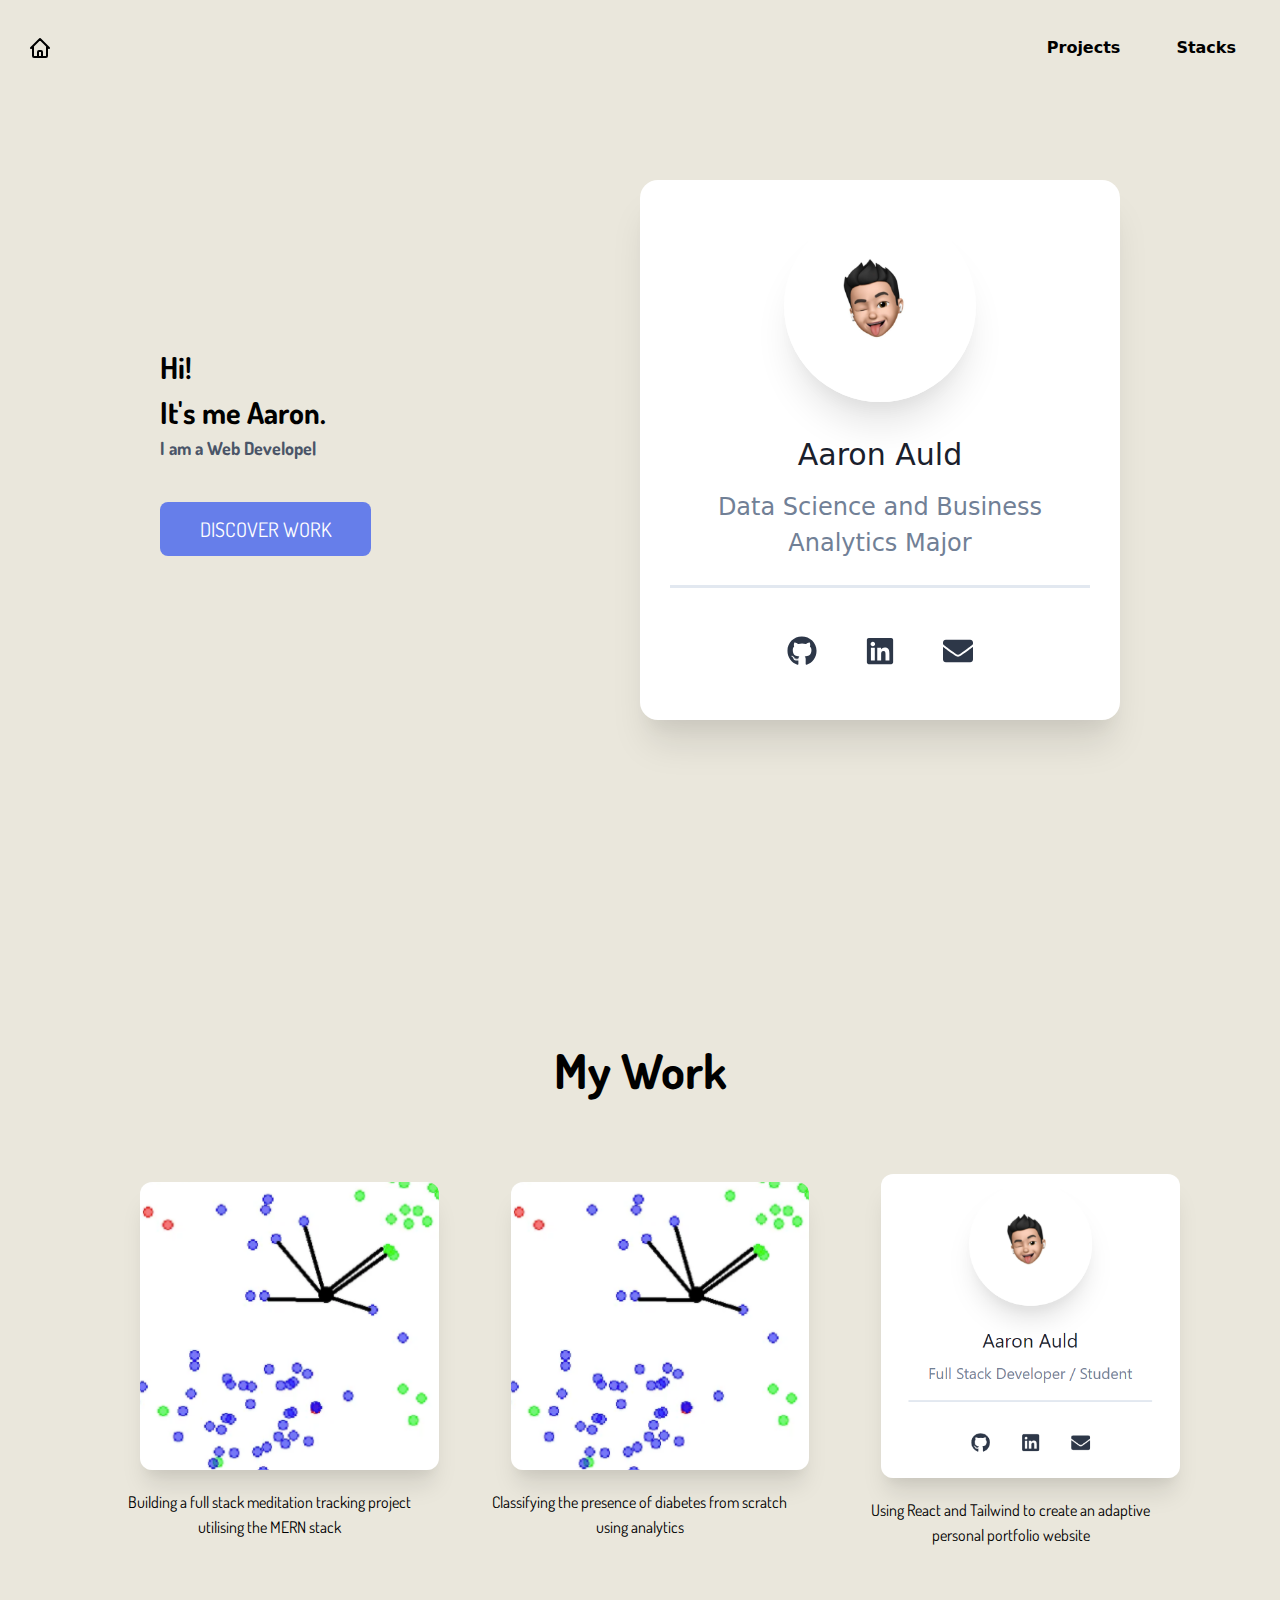
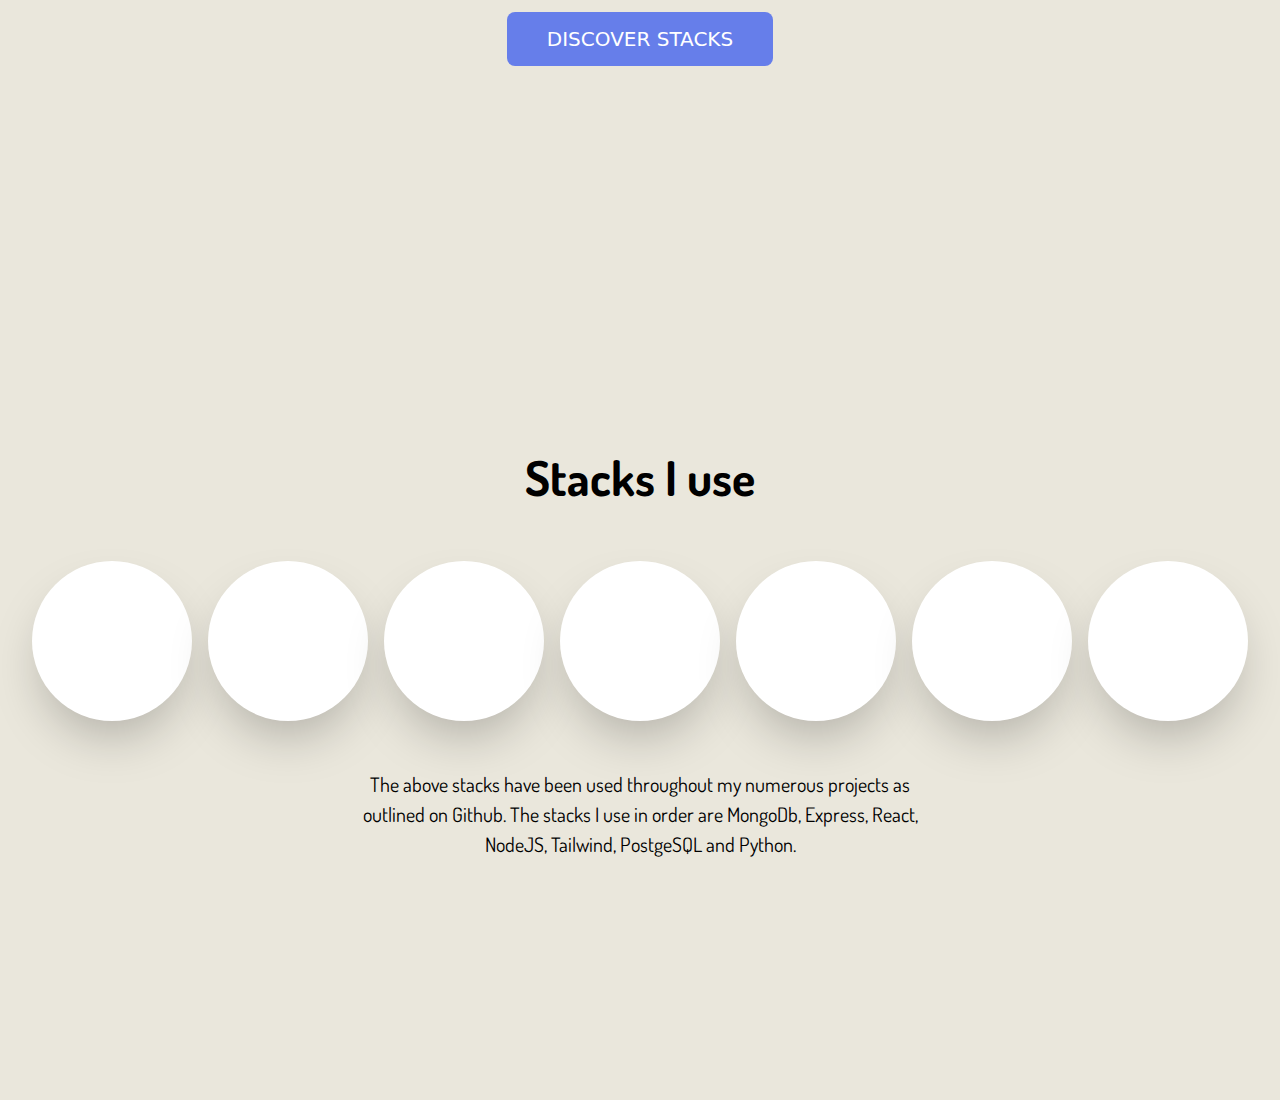
==== index.html @ 1ff56681 "Updates" ====
<!doctype html><html lang="en"><head><meta charset="utf-8"/><link rel="icon" href="/favicon.ico"/><meta name="viewport" content="width=device-width,initial-scale=1"/><meta name="theme-color" content="#000000"/><meta name="description" content="Web site created using create-react-app"/><link rel="apple-touch-icon" href="/logo192.png"/><link rel="manifest" href="/manifest.json"/><title>React App</title><link href="/static/css/2.9905d55a.chunk.css" rel="stylesheet"><link href="/static/css/main.7ac38e42.chunk.css" rel="stylesheet"></head><body><noscript>You need to enable JavaScript to run this app.</noscript><div id="root"></div><script>!function(e){function r(r){for(var n,i,l=r[0],f=r[1],p=r[2],c=0,s=[];c<l.length;c++)i=l[c],Object.prototype.hasOwnProperty.call(o,i)&&o[i]&&s.push(o[i][0]),o[i]=0;for(n in f)Object.prototype.hasOwnProperty.call(f,n)&&(e[n]=f[n]);for(a&&a(r);s.length;)s.shift()();return u.push.apply(u,p||[]),t()}function t(){for(var e,r=0;r<u.length;r++){for(var t=u[r],n=!0,l=1;l<t.length;l++){var f=t[l];0!==o[f]&&(n=!1)}n&&(u.splice(r--,1),e=i(i.s=t[0]))}return e}var n={},o={1:0},u=[];function i(r){if(n[r])return n[r].exports;var t=n[r]={i:r,l:!1,exports:{}};return e[r].call(t.exports,t,t.exports,i),t.l=!0,t.exports}i.m=e,i.c=n,i.d=function(e,r,t){i.o(e,r)||Object.defineProperty(e,r,{enumerable:!0,get:t})},i.r=function(e){"undefined"!=typeof Symbol&&Symbol.toStringTag&&Object.defineProperty(e,Symbol.toStringTag,{value:"Module"}),Object.defineProperty(e,"__esModule",{value:!0})},i.t=function(e,r){if(1&r&&(e=i(e)),8&r)return e;if(4&r&&"object"==typeof e&&e&&e.__esModule)return e;var t=Object.create(null);if(i.r(t),Object.defineProperty(t,"default",{enumerable:!0,value:e}),2&r&&"string"!=typeof e)for(var n in e)i.d(t,n,function(r){return e[r]}.bind(null,n));return t},i.n=function(e){var r=e&&e.__esModule?function(){return e.default}:function(){return e};return i.d(r,"a",r),r},i.o=function(e,r){return Object.prototype.hasOwnProperty.call(e,r)},i.p="/";var l=this["webpackJsonpbeginners-portfolio"]=this["webpackJsonpbeginners-portfolio"]||[],f=l.push.bind(l);l.push=r,l=l.slice();for(var p=0;p<l.length;p++)r(l[p]);var a=f;t()}([])</script><script src="/static/js/2.e4293ca1.chunk.js"></script><script src="/static/js/main.69511b16.chunk.js"></script></body></html>
---- static/css/2.9905d55a.chunk.css ----
.lazy-load-image-background.blur{-webkit-filter:blur(15px);filter:blur(15px)}.lazy-load-image-background.blur.lazy-load-image-loaded{-webkit-filter:blur(0);filter:blur(0);transition:-webkit-filter .3s;transition:filter .3s;transition:filter .3s,-webkit-filter .3s}.lazy-load-image-background.blur>img{opacity:0}.lazy-load-image-background.blur.lazy-load-image-loaded>img{opacity:1;transition:opacity .3s}
/*# sourceMappingURL=2.9905d55a.chunk.css.map */
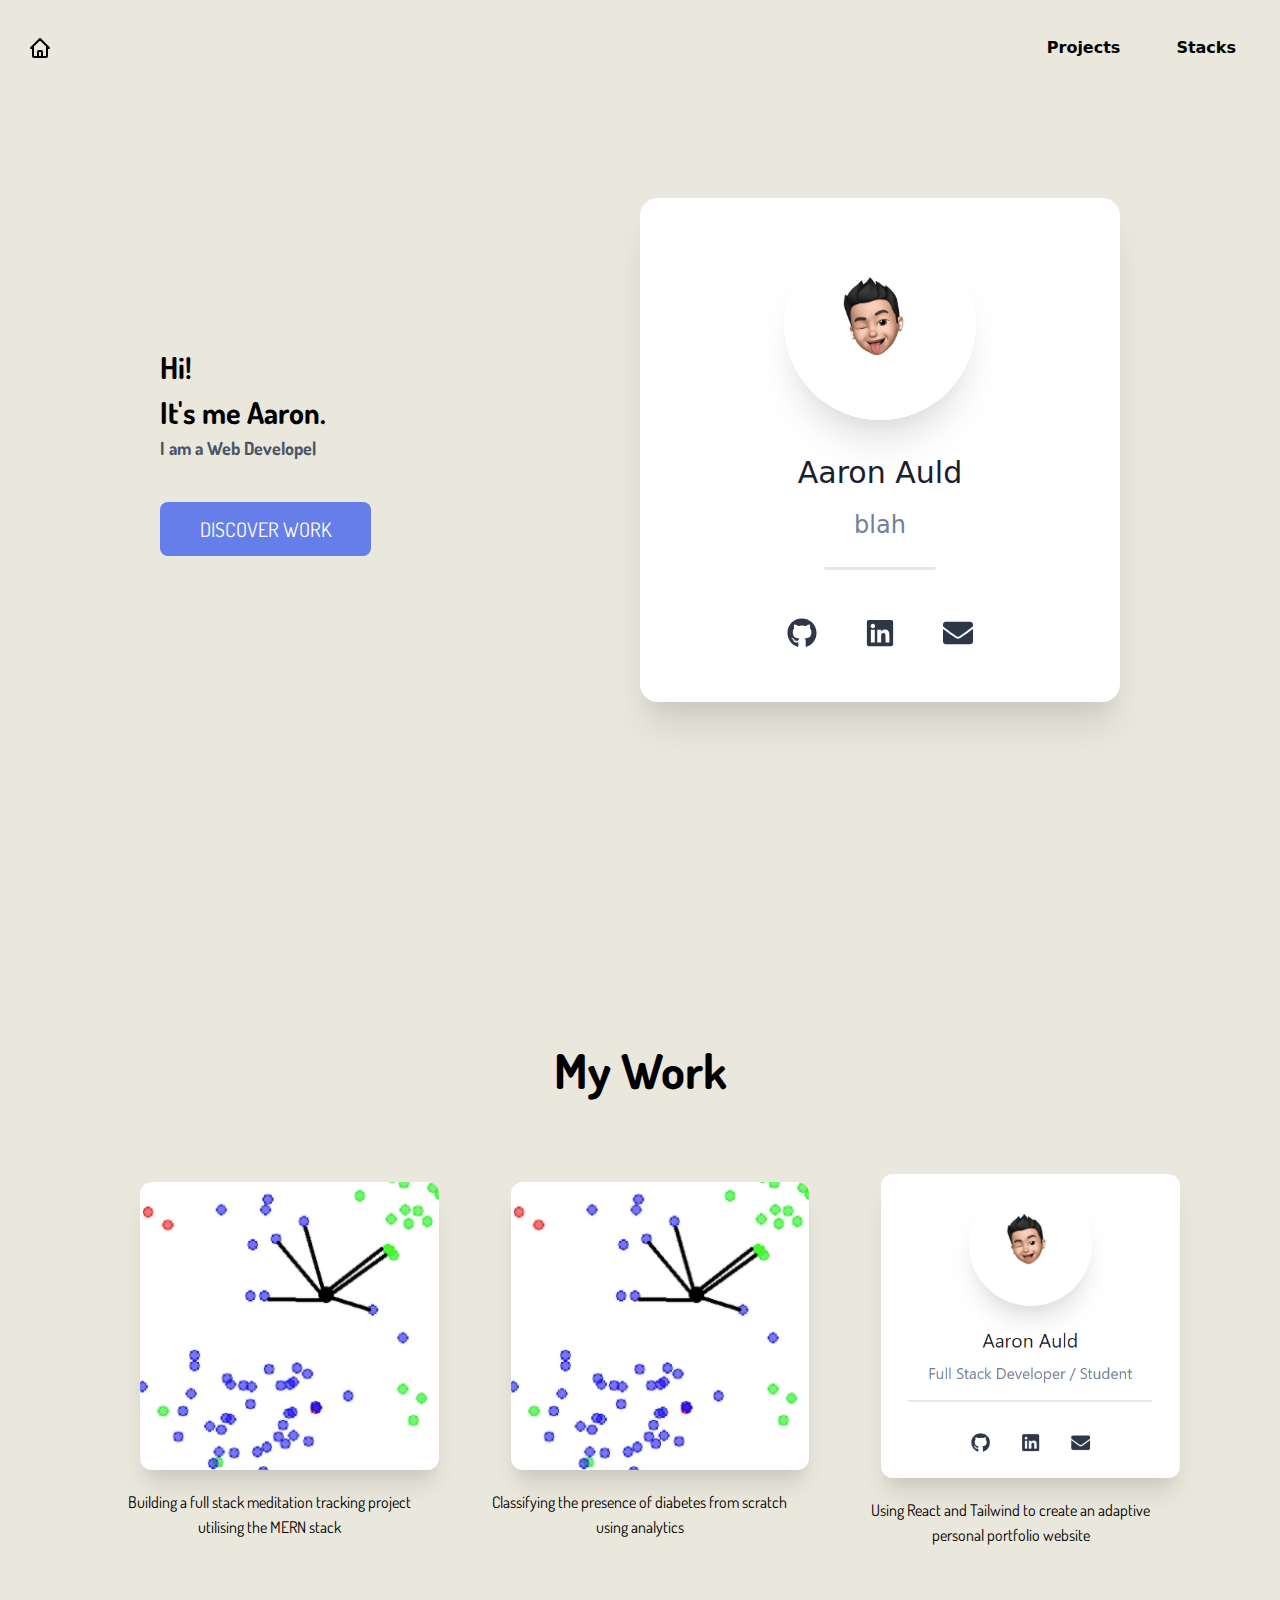
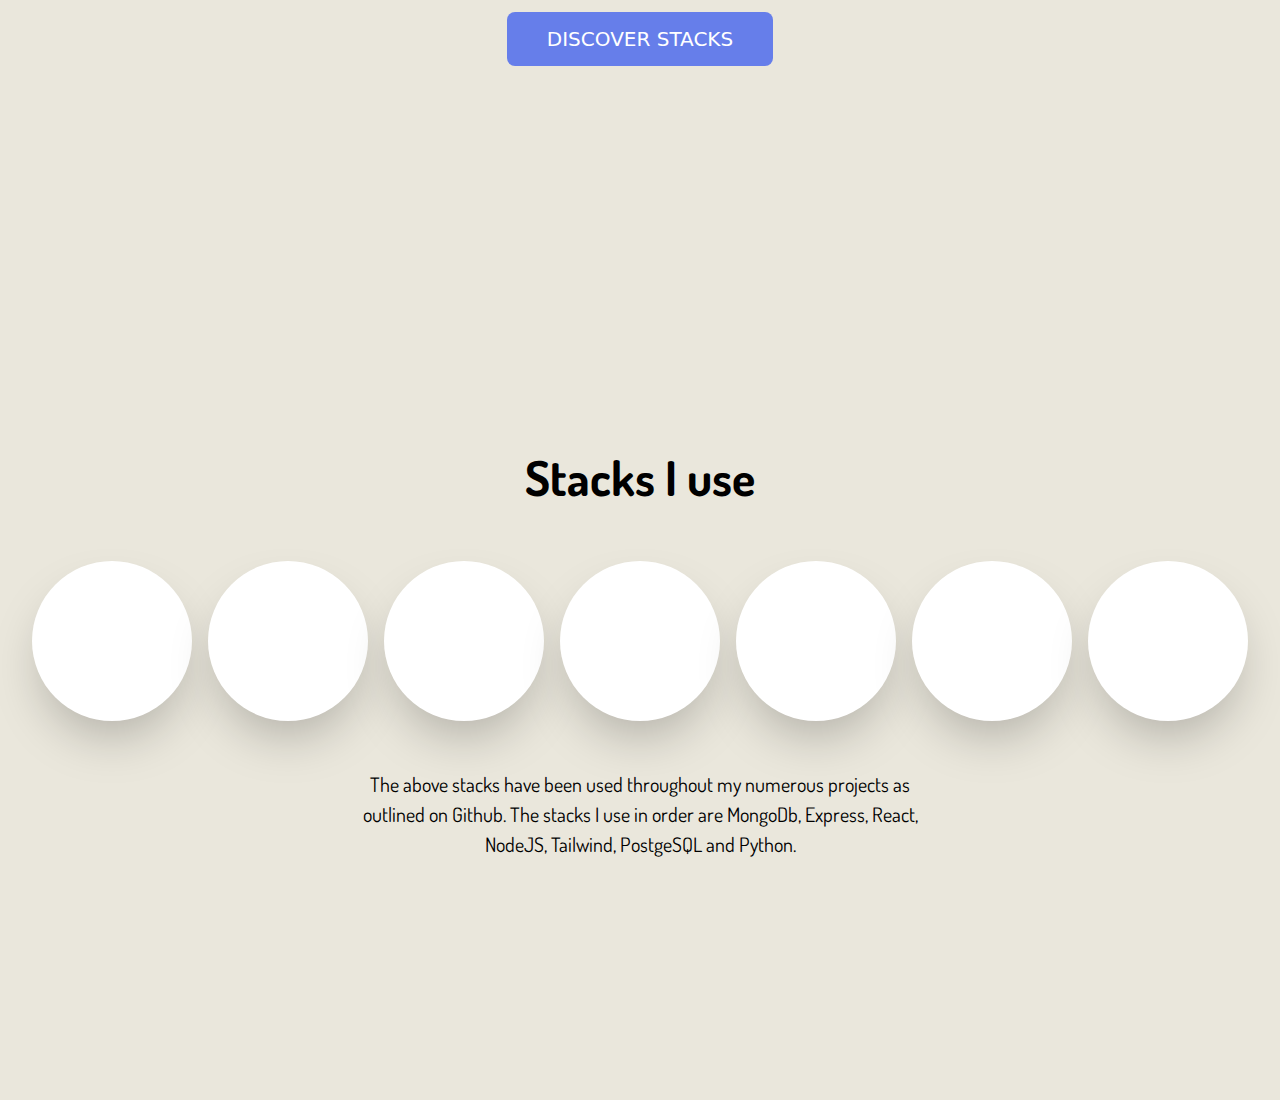
==== commit 4ed575e8: "Updates" ====
--- a/index.html
+++ b/index.html
@@ -1 +1 @@
-<!doctype html><html lang="en"><head><meta charset="utf-8"/><link rel="icon" href="/favicon.ico"/><meta name="viewport" content="width=device-width,initial-scale=1"/><meta name="theme-color" content="#000000"/><meta name="description" content="Web site created using create-react-app"/><link rel="apple-touch-icon" href="/logo192.png"/><link rel="manifest" href="/manifest.json"/><title>React App</title><link href="/static/css/2.9905d55a.chunk.css" rel="stylesheet"><link href="/static/css/main.7ac38e42.chunk.css" rel="stylesheet"></head><body><noscript>You need to enable JavaScript to run this app.</noscript><div id="root"></div><script>!function(e){function r(r){for(var n,i,l=r[0],f=r[1],p=r[2],c=0,s=[];c<l.length;c++)i=l[c],Object.prototype.hasOwnProperty.call(o,i)&&o[i]&&s.push(o[i][0]),o[i]=0;for(n in f)Object.prototype.hasOwnProperty.call(f,n)&&(e[n]=f[n]);for(a&&a(r);s.length;)s.shift()();return u.push.apply(u,p||[]),t()}function t(){for(var e,r=0;r<u.length;r++){for(var t=u[r],n=!0,l=1;l<t.length;l++){var f=t[l];0!==o[f]&&(n=!1)}n&&(u.splice(r--,1),e=i(i.s=t[0]))}return e}var n={},o={1:0},u=[];function i(r){if(n[r])return n[r].exports;var t=n[r]={i:r,l:!1,exports:{}};return e[r].call(t.exports,t,t.exports,i),t.l=!0,t.exports}i.m=e,i.c=n,i.d=function(e,r,t){i.o(e,r)||Object.defineProperty(e,r,{enumerable:!0,get:t})},i.r=function(e){"undefined"!=typeof Symbol&&Symbol.toStringTag&&Object.defineProperty(e,Symbol.toStringTag,{value:"Module"}),Object.defineProperty(e,"__esModule",{value:!0})},i.t=function(e,r){if(1&r&&(e=i(e)),8&r)return e;if(4&r&&"object"==typeof e&&e&&e.__esModule)return e;var t=Object.create(null);if(i.r(t),Object.defineProperty(t,"default",{enumerable:!0,value:e}),2&r&&"string"!=typeof e)for(var n in e)i.d(t,n,function(r){return e[r]}.bind(null,n));return t},i.n=function(e){var r=e&&e.__esModule?function(){return e.default}:function(){return e};return i.d(r,"a",r),r},i.o=function(e,r){return Object.prototype.hasOwnProperty.call(e,r)},i.p="/";var l=this["webpackJsonpbeginners-portfolio"]=this["webpackJsonpbeginners-portfolio"]||[],f=l.push.bind(l);l.push=r,l=l.slice();for(var p=0;p<l.length;p++)r(l[p]);var a=f;t()}([])</script><script src="/static/js/2.e4293ca1.chunk.js"></script><script src="/static/js/main.69511b16.chunk.js"></script></body></html>+<!doctype html><html lang="en"><head><meta charset="utf-8"/><link rel="icon" href="/favicon.ico"/><meta name="viewport" content="width=device-width,initial-scale=1"/><meta name="theme-color" content="#000000"/><meta name="description" content="Web site created using create-react-app"/><link rel="apple-touch-icon" href="/logo192.png"/><link rel="manifest" href="/manifest.json"/><title>React App</title><link href="/static/css/2.9905d55a.chunk.css" rel="stylesheet"><link href="/static/css/main.7ac38e42.chunk.css" rel="stylesheet"></head><body><noscript>You need to enable JavaScript to run this app.</noscript><div id="root"></div><script>!function(e){function r(r){for(var n,i,l=r[0],f=r[1],p=r[2],c=0,s=[];c<l.length;c++)i=l[c],Object.prototype.hasOwnProperty.call(o,i)&&o[i]&&s.push(o[i][0]),o[i]=0;for(n in f)Object.prototype.hasOwnProperty.call(f,n)&&(e[n]=f[n]);for(a&&a(r);s.length;)s.shift()();return u.push.apply(u,p||[]),t()}function t(){for(var e,r=0;r<u.length;r++){for(var t=u[r],n=!0,l=1;l<t.length;l++){var f=t[l];0!==o[f]&&(n=!1)}n&&(u.splice(r--,1),e=i(i.s=t[0]))}return e}var n={},o={1:0},u=[];function i(r){if(n[r])return n[r].exports;var t=n[r]={i:r,l:!1,exports:{}};return e[r].call(t.exports,t,t.exports,i),t.l=!0,t.exports}i.m=e,i.c=n,i.d=function(e,r,t){i.o(e,r)||Object.defineProperty(e,r,{enumerable:!0,get:t})},i.r=function(e){"undefined"!=typeof Symbol&&Symbol.toStringTag&&Object.defineProperty(e,Symbol.toStringTag,{value:"Module"}),Object.defineProperty(e,"__esModule",{value:!0})},i.t=function(e,r){if(1&r&&(e=i(e)),8&r)return e;if(4&r&&"object"==typeof e&&e&&e.__esModule)return e;var t=Object.create(null);if(i.r(t),Object.defineProperty(t,"default",{enumerable:!0,value:e}),2&r&&"string"!=typeof e)for(var n in e)i.d(t,n,function(r){return e[r]}.bind(null,n));return t},i.n=function(e){var r=e&&e.__esModule?function(){return e.default}:function(){return e};return i.d(r,"a",r),r},i.o=function(e,r){return Object.prototype.hasOwnProperty.call(e,r)},i.p="/";var l=this["webpackJsonpbeginners-portfolio"]=this["webpackJsonpbeginners-portfolio"]||[],f=l.push.bind(l);l.push=r,l=l.slice();for(var p=0;p<l.length;p++)r(l[p]);var a=f;t()}([])</script><script src="/static/js/2.e4293ca1.chunk.js"></script><script src="/static/js/main.786e4002.chunk.js"></script></body></html>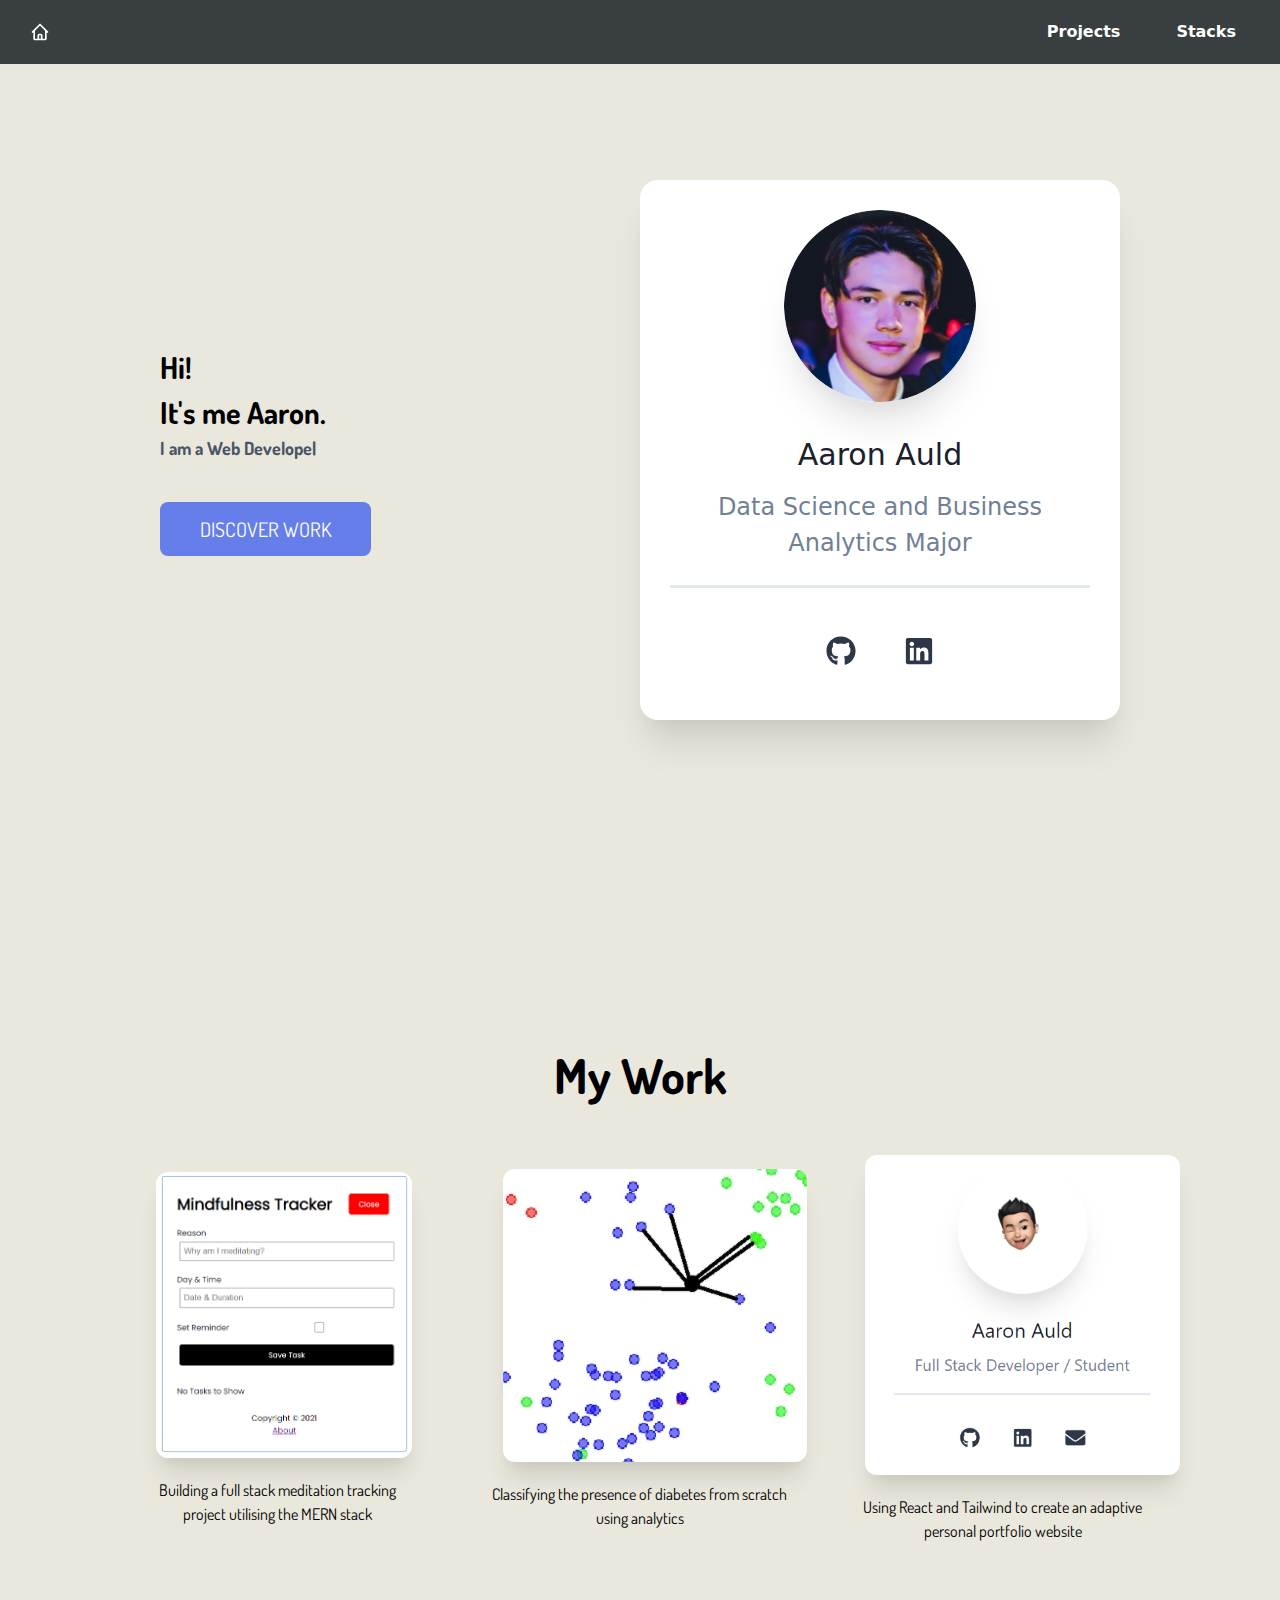
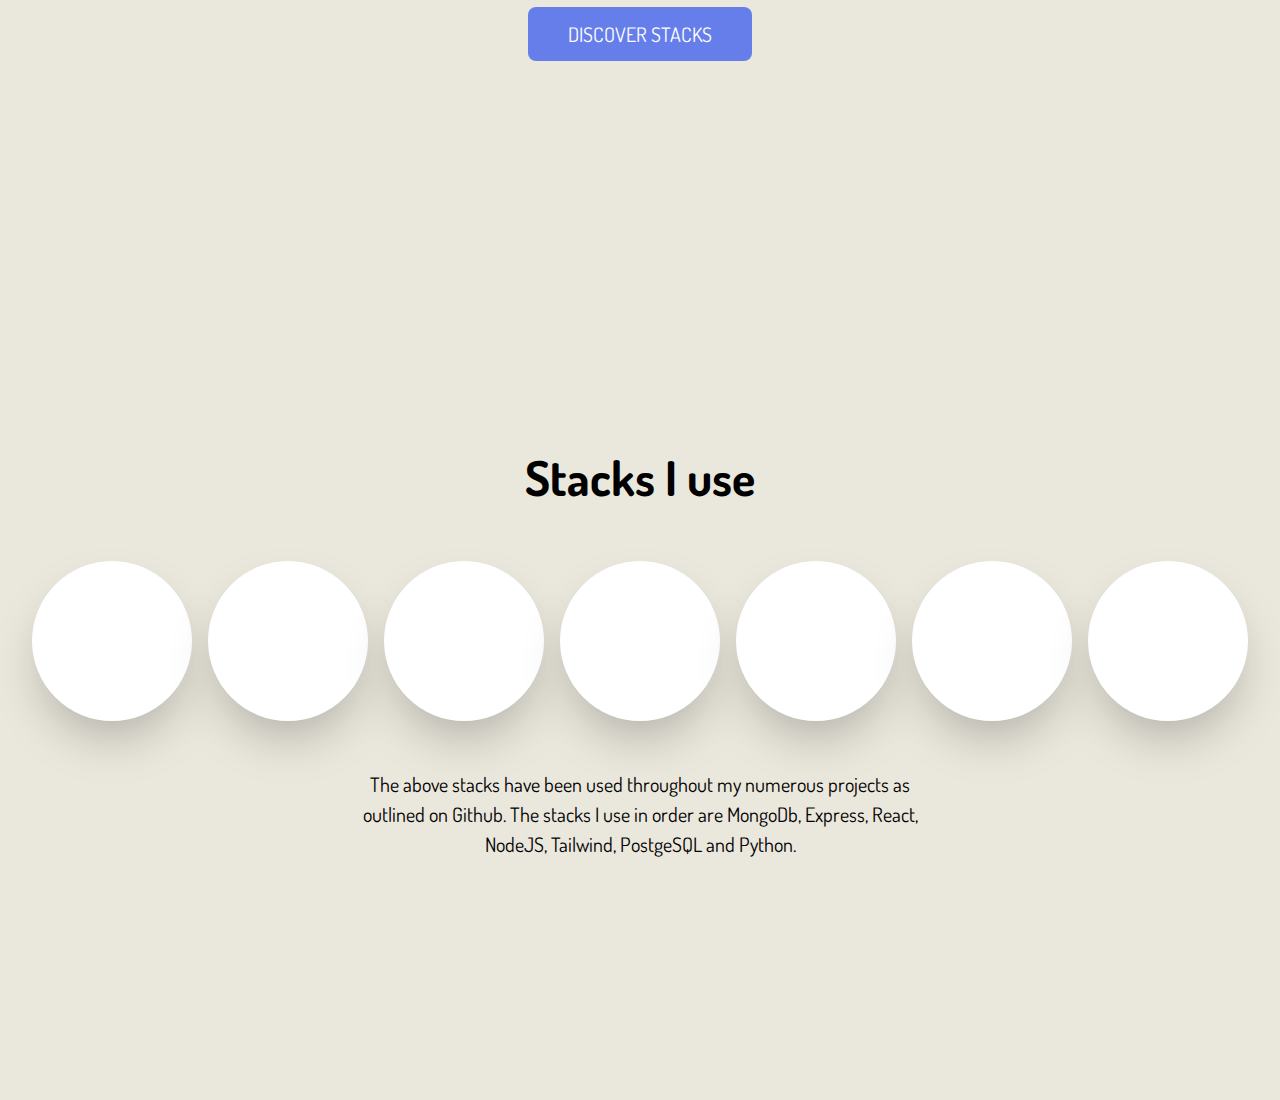
==== commit 9de7914e: "Updates" ====
--- a/index.html
+++ b/index.html
@@ -1 +1 @@
-<!doctype html><html lang="en"><head><meta charset="utf-8"/><link rel="icon" href="/favicon.ico"/><meta name="viewport" content="width=device-width,initial-scale=1"/><meta name="theme-color" content="#000000"/><meta name="description" content="Web site created using create-react-app"/><link rel="apple-touch-icon" href="/logo192.png"/><link rel="manifest" href="/manifest.json"/><title>React App</title><link href="/static/css/2.9905d55a.chunk.css" rel="stylesheet"><link href="/static/css/main.7ac38e42.chunk.css" rel="stylesheet"></head><body><noscript>You need to enable JavaScript to run this app.</noscript><div id="root"></div><script>!function(e){function r(r){for(var n,i,l=r[0],f=r[1],p=r[2],c=0,s=[];c<l.length;c++)i=l[c],Object.prototype.hasOwnProperty.call(o,i)&&o[i]&&s.push(o[i][0]),o[i]=0;for(n in f)Object.prototype.hasOwnProperty.call(f,n)&&(e[n]=f[n]);for(a&&a(r);s.length;)s.shift()();return u.push.apply(u,p||[]),t()}function t(){for(var e,r=0;r<u.length;r++){for(var t=u[r],n=!0,l=1;l<t.length;l++){var f=t[l];0!==o[f]&&(n=!1)}n&&(u.splice(r--,1),e=i(i.s=t[0]))}return e}var n={},o={1:0},u=[];function i(r){if(n[r])return n[r].exports;var t=n[r]={i:r,l:!1,exports:{}};return e[r].call(t.exports,t,t.exports,i),t.l=!0,t.exports}i.m=e,i.c=n,i.d=function(e,r,t){i.o(e,r)||Object.defineProperty(e,r,{enumerable:!0,get:t})},i.r=function(e){"undefined"!=typeof Symbol&&Symbol.toStringTag&&Object.defineProperty(e,Symbol.toStringTag,{value:"Module"}),Object.defineProperty(e,"__esModule",{value:!0})},i.t=function(e,r){if(1&r&&(e=i(e)),8&r)return e;if(4&r&&"object"==typeof e&&e&&e.__esModule)return e;var t=Object.create(null);if(i.r(t),Object.defineProperty(t,"default",{enumerable:!0,value:e}),2&r&&"string"!=typeof e)for(var n in e)i.d(t,n,function(r){return e[r]}.bind(null,n));return t},i.n=function(e){var r=e&&e.__esModule?function(){return e.default}:function(){return e};return i.d(r,"a",r),r},i.o=function(e,r){return Object.prototype.hasOwnProperty.call(e,r)},i.p="/";var l=this["webpackJsonpbeginners-portfolio"]=this["webpackJsonpbeginners-portfolio"]||[],f=l.push.bind(l);l.push=r,l=l.slice();for(var p=0;p<l.length;p++)r(l[p]);var a=f;t()}([])</script><script src="/static/js/2.e4293ca1.chunk.js"></script><script src="/static/js/main.786e4002.chunk.js"></script></body></html>+<!doctype html><html lang="en"><head><meta charset="utf-8"/><link rel="icon" href="/favicon.ico"/><meta name="viewport" content="width=device-width,initial-scale=1"/><meta name="theme-color" content="#000000"/><meta name="description" content="Web site created using create-react-app"/><link rel="apple-touch-icon" href="/logo192.png"/><link rel="manifest" href="/manifest.json"/><title>Aaron Auld</title><link href="/static/css/2.9905d55a.chunk.css" rel="stylesheet"><link href="/static/css/main.7ac38e42.chunk.css" rel="stylesheet"></head><body><noscript>You need to enable JavaScript to run this app.</noscript><div id="root"></div><script>!function(e){function r(r){for(var n,i,l=r[0],f=r[1],p=r[2],c=0,s=[];c<l.length;c++)i=l[c],Object.prototype.hasOwnProperty.call(o,i)&&o[i]&&s.push(o[i][0]),o[i]=0;for(n in f)Object.prototype.hasOwnProperty.call(f,n)&&(e[n]=f[n]);for(a&&a(r);s.length;)s.shift()();return u.push.apply(u,p||[]),t()}function t(){for(var e,r=0;r<u.length;r++){for(var t=u[r],n=!0,l=1;l<t.length;l++){var f=t[l];0!==o[f]&&(n=!1)}n&&(u.splice(r--,1),e=i(i.s=t[0]))}return e}var n={},o={1:0},u=[];function i(r){if(n[r])return n[r].exports;var t=n[r]={i:r,l:!1,exports:{}};return e[r].call(t.exports,t,t.exports,i),t.l=!0,t.exports}i.m=e,i.c=n,i.d=function(e,r,t){i.o(e,r)||Object.defineProperty(e,r,{enumerable:!0,get:t})},i.r=function(e){"undefined"!=typeof Symbol&&Symbol.toStringTag&&Object.defineProperty(e,Symbol.toStringTag,{value:"Module"}),Object.defineProperty(e,"__esModule",{value:!0})},i.t=function(e,r){if(1&r&&(e=i(e)),8&r)return e;if(4&r&&"object"==typeof e&&e&&e.__esModule)return e;var t=Object.create(null);if(i.r(t),Object.defineProperty(t,"default",{enumerable:!0,value:e}),2&r&&"string"!=typeof e)for(var n in e)i.d(t,n,function(r){return e[r]}.bind(null,n));return t},i.n=function(e){var r=e&&e.__esModule?function(){return e.default}:function(){return e};return i.d(r,"a",r),r},i.o=function(e,r){return Object.prototype.hasOwnProperty.call(e,r)},i.p="/";var l=this["webpackJsonpbeginners-portfolio"]=this["webpackJsonpbeginners-portfolio"]||[],f=l.push.bind(l);l.push=r,l=l.slice();for(var p=0;p<l.length;p++)r(l[p]);var a=f;t()}([])</script><script src="/static/js/2.b10a44fa.chunk.js"></script><script src="/static/js/main.226bcf35.chunk.js"></script></body></html>